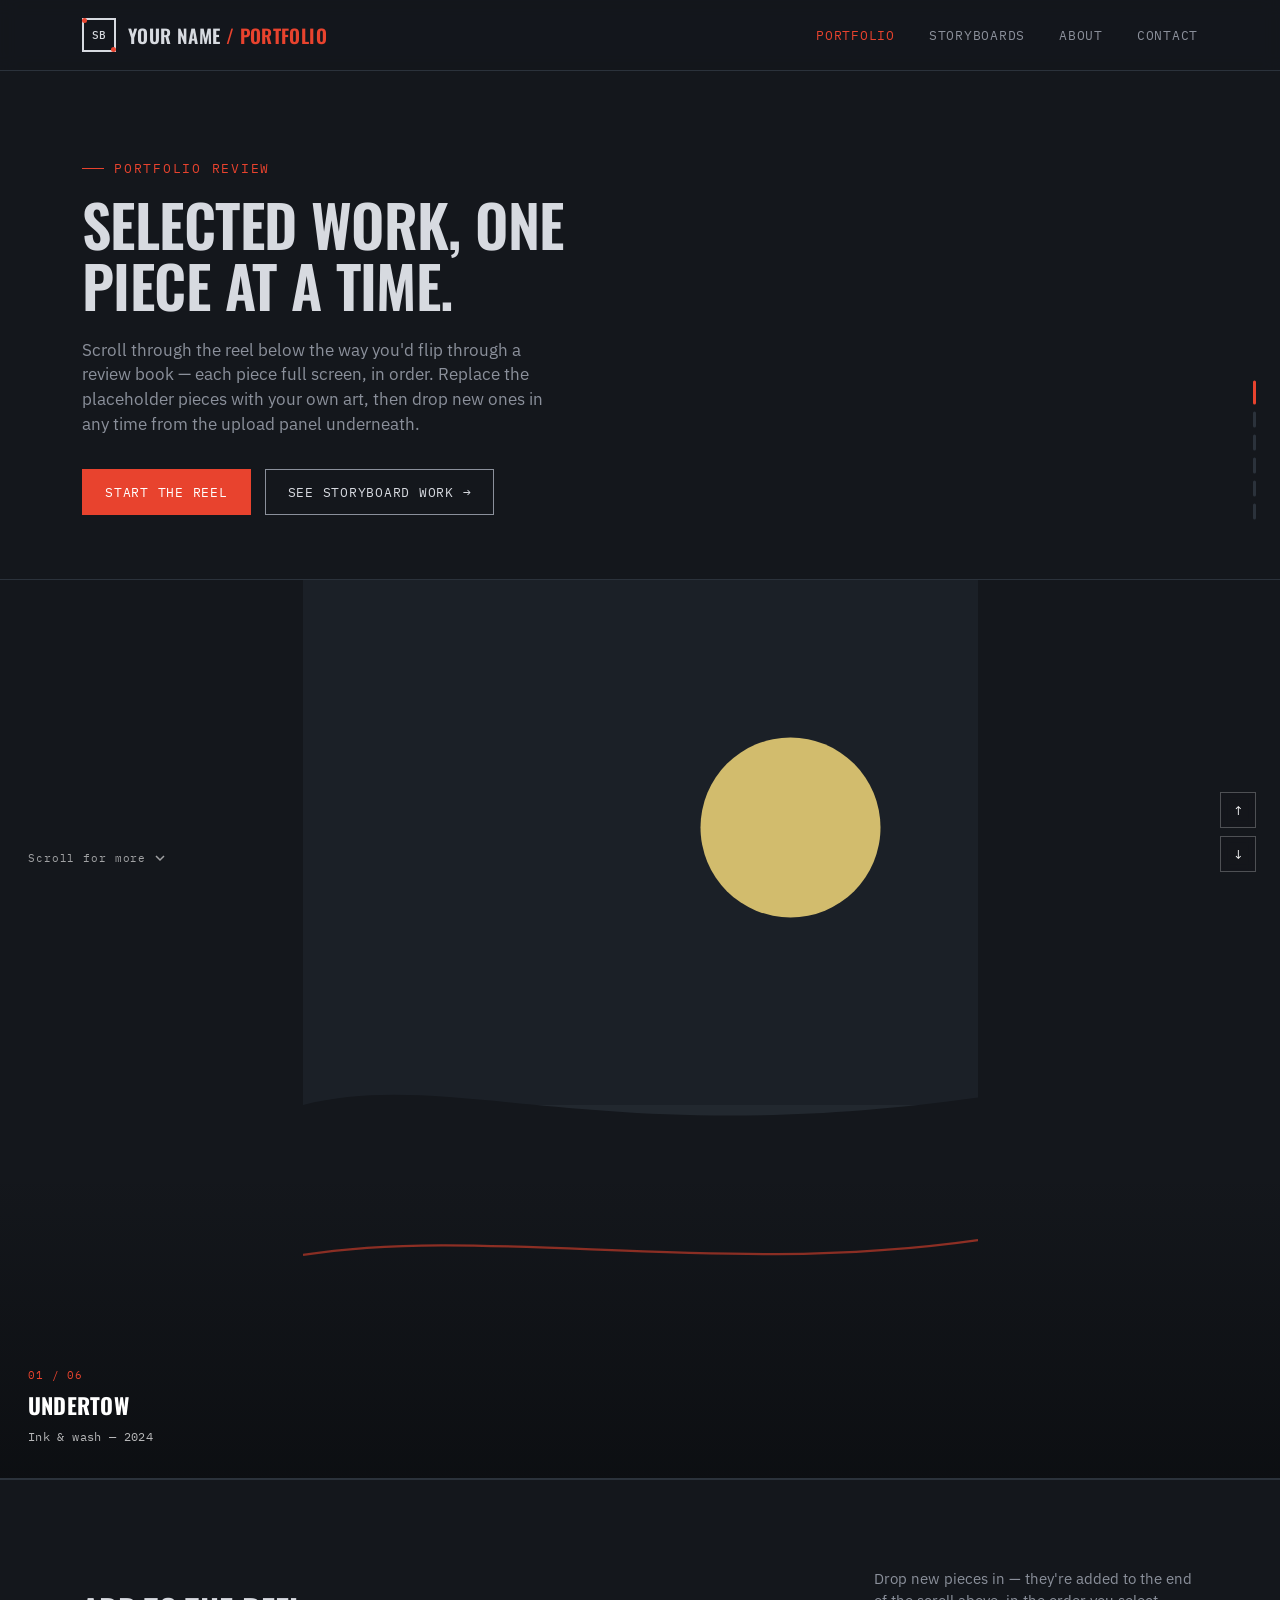
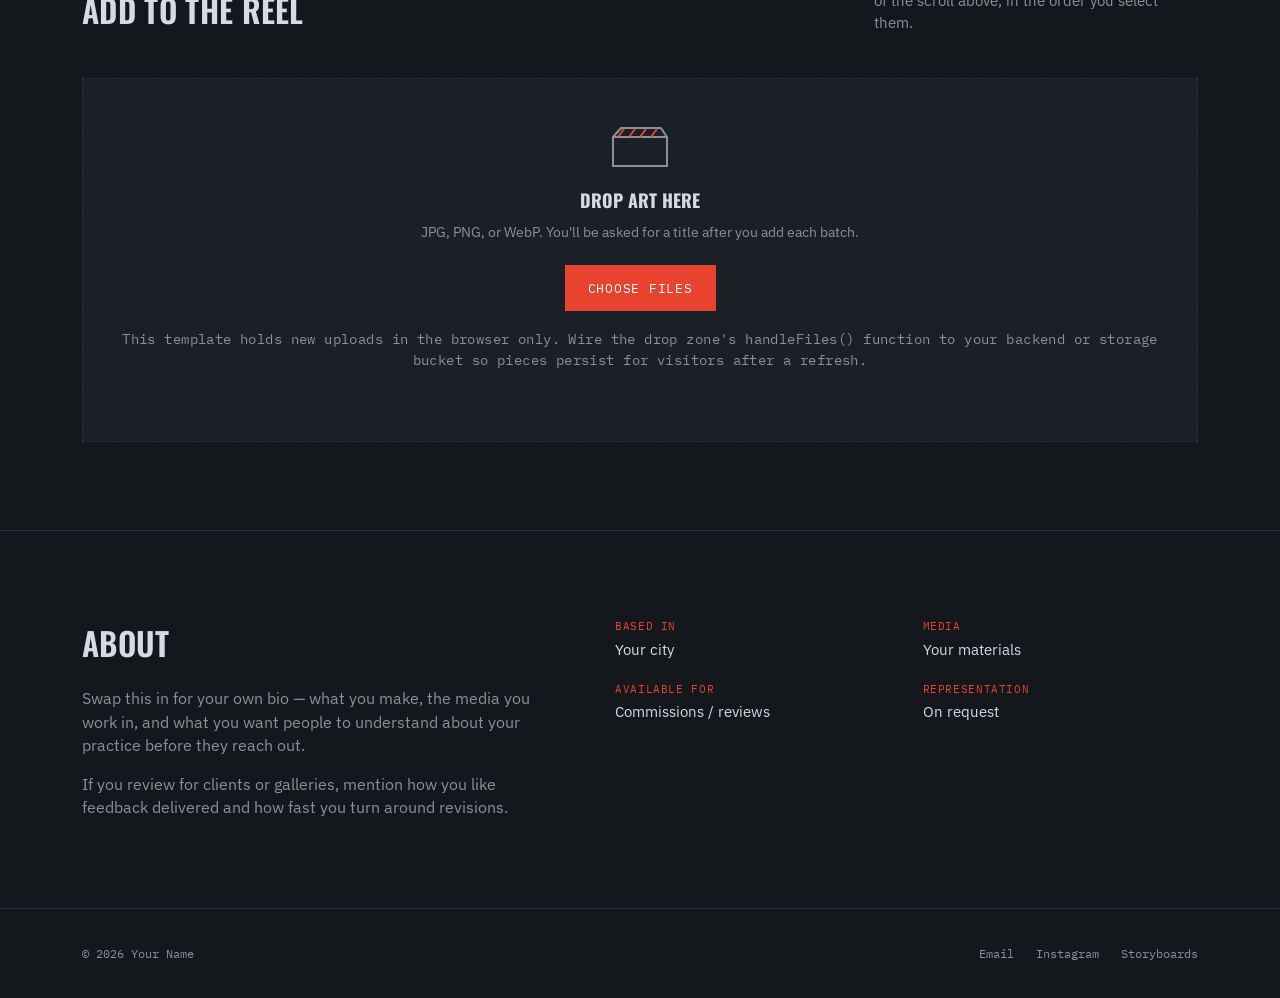
==== index.html @ 5eaa4523 "Rename Home Page to index.html" ====
<!DOCTYPE html>
<html lang="en">
<head>
<meta charset="UTF-8">
<meta name="viewport" content="width=device-width, initial-scale=1.0">
<title>Portfolio Review — Your Name</title>
<link rel="preconnect" href="https://fonts.googleapis.com">
<link href="https://fonts.googleapis.com/css2?family=Oswald:wght@400;500;600;700&family=IBM+Plex+Sans:wght@400;500;600&family=IBM+Plex+Mono:wght@400;500&display=swap" rel="stylesheet">
<link rel="stylesheet" href="style.css">
<style>
  /* ============================================================
     PAGE HERO — simple intro, no viewer. The gallery is the
     centerpiece of this page, not the hero.
     ============================================================ */
  .page-hero{ padding:88px 0 64px; text-align:left; }
  .page-hero h1{
    font-family:var(--display); font-weight:600;
    font-size:clamp(34px,5vw,58px);
    line-height:1.05; letter-spacing:-0.01em;
    text-transform:uppercase; color:var(--chalk-brt);
    max-width:18ch;
  }
  .page-hero p.lede{ margin-top:22px; color:var(--chalk); font-size:16.5px; max-width:48ch; }
  .page-hero-actions{ margin-top:32px; display:flex; gap:14px; flex-wrap:wrap; }

  /* ============================================================
     REEL GALLERY — the signature element. One art piece fills
     the viewport at a time; scroll or swipe snaps to the next,
     the same way Instagram Reels moves through a vertical feed.
     ============================================================ */
  .reel-gallery{
    position:relative;
    height:100vh;
    overflow-y:scroll;
    scroll-snap-type:y mandatory;
    background:var(--ink);
    border-top:1px solid var(--line);
    border-bottom:1px solid var(--line);
  }
  .reel-gallery::-webkit-scrollbar{ display:none; }
  .reel-item{
    height:100vh; width:100%;
    scroll-snap-align:start; scroll-snap-stop:always;
    position:relative;
    display:flex; align-items:center; justify-content:center;
    overflow:hidden;
  }
  .reel-media{
    width:100%; height:100%;
    display:flex; align-items:center; justify-content:center;
  }
  .reel-media svg{ height:100%; width:auto; max-width:100%; }
  .reel-media img{ height:100%; width:auto; max-width:100%; object-fit:contain; }
  .reel-item::after{
    /* legibility gradient behind the caption, like Reels' UI */
    content:''; position:absolute; left:0; right:0; bottom:0; height:34%;
    background:linear-gradient(to top, rgba(10,12,15,0.75), transparent);
    pointer-events:none;
  }
  .reel-caption{
    position:absolute; left:28px; right:88px; bottom:34px; z-index:2;
  }
  .reel-caption .num{
    font-family:var(--mono); font-size:11px; color:var(--grease); letter-spacing:0.08em;
  }
  .reel-caption h3{
    font-family:var(--display); text-transform:uppercase; font-size:22px; letter-spacing:0.01em;
    margin-top:6px; color:#fff;
  }
  .reel-caption p{
    font-family:var(--mono); font-size:12px; color:rgba(255,255,255,0.7); margin-top:6px; letter-spacing:0.03em;
  }

  /* right-edge progress rail, echoes the sprocket/frame-counter
     motif used for storyboards — the two pages read as one site */
  .reel-progress{
    position:absolute; top:50%; right:24px; transform:translateY(-50%);
    display:flex; flex-direction:column; gap:7px; z-index:3;
  }
  .reel-progress i{
    width:3px; height:16px; background:var(--line); display:block; border-radius:2px;
    transition:background .2s ease, height .2s ease;
  }
  .reel-progress i.on{ background:var(--grease); height:24px; }

  .reel-nav{
    position:absolute; bottom:28px; right:24px; z-index:3;
    display:flex; flex-direction:column; gap:8px;
  }
  .reel-nav button{
    width:36px; height:36px; border:1px solid rgba(255,255,255,0.25); background:rgba(20,23,28,0.55);
    color:#fff; display:flex; align-items:center; justify-content:center; backdrop-filter:blur(4px);
  }
  .reel-nav button:hover{ border-color:var(--grease); color:var(--grease); }

  .reel-cue{
    position:absolute; left:28px; bottom:34px; z-index:2;
    font-family:var(--mono); font-size:11px; letter-spacing:0.08em; color:rgba(255,255,255,0.6);
    display:flex; align-items:center; gap:8px;
    opacity:1; transition:opacity .4s ease;
  }
  .reel-cue.hide{ opacity:0; }
  .reel-cue svg{ width:12px; height:12px; animation:bob 1.6s ease-in-out infinite; }
  @keyframes bob{ 0%,100%{ transform:translateY(0);} 50%{ transform:translateY(4px);} }

  @media (max-width:920px){
    .hero-grid{ grid-template-columns:1fr; }
  }
  @media (max-width:600px){
    .reel-caption{ right:60px; }
  }
</style>
</head>
<body>

<header class="nav">
  <div class="nav-inner">
    <a class="brand" href="index.html">
      <div class="brand-mark">SB</div>
      <div class="brand-name">Your Name <span>/ Portfolio</span></div>
    </a>
    <nav class="links">
      <a href="#gallery" class="current">Portfolio</a>
      <a href="storyboards.html">Storyboards</a>
      <a href="#about">About</a>
      <a href="#contact">Contact</a>
    </nav>
    <button class="nav-toggle" aria-label="Menu">☰</button>
  </div>
</header>

<section class="page-hero">
  <div class="wrap fade-up">
    <p class="eyebrow">Portfolio review</p>
    <h1>Selected work, one piece at a time.</h1>
    <p class="lede">Scroll through the reel below the way you'd flip through a review book — each piece full screen, in order. Replace the placeholder pieces with your own art, then drop new ones in any time from the upload panel underneath.</p>
    <div class="page-hero-actions">
      <a href="#gallery" class="btn primary">Start the reel</a>
      <a href="storyboards.html" class="btn">See storyboard work →</a>
    </div>
  </div>
</section>

<section id="gallery">
  <div class="reel-gallery" id="reel-gallery"></div>
  <div class="reel-progress" id="reel-progress"></div>
  <div class="reel-nav">
    <button id="reel-up" aria-label="Previous piece">↑</button>
    <button id="reel-down" aria-label="Next piece">↓</button>
  </div>
  <div class="reel-cue" id="reel-cue">
    Scroll for more
    <svg viewBox="0 0 12 12" fill="none"><path d="M2 4L6 8L10 4" stroke="currentColor" stroke-width="1.5"/></svg>
  </div>
</section>

<section class="section" id="upload">
  <div class="wrap">
    <div class="section-head">
      <h2>Add to the reel</h2>
      <p>Drop new pieces in — they're added to the end of the scroll above, in the order you select them.</p>
    </div>
    <div class="upload-zone" id="drop-zone">
      <div class="clapper">
        <svg viewBox="0 0 56 40" fill="none">
          <rect x="1" y="10" width="54" height="29" stroke="#8B909B" stroke-width="2"/>
          <path d="M1 10L9 1H49L55 10" stroke="#8B909B" stroke-width="2" stroke-linejoin="round"/>
          <path d="M6 10L12 2M17 10L23 2M28 10L34 2M39 10L45 2" stroke="#E8432E" stroke-width="2"/>
        </svg>
      </div>
      <h3>Drop art here</h3>
      <p>JPG, PNG, or WebP. You'll be asked for a title after you add each batch.</p>
      <label class="btn primary" for="file-input" style="cursor:pointer;">Choose files</label>
      <input type="file" id="file-input" accept="image/*" multiple>
      <p class="upload-hint">This template holds new uploads in the browser only. Wire the drop zone's handleFiles() function to your backend or storage bucket so pieces persist for visitors after a refresh.</p>
    </div>
  </div>
</section>

<section class="section" id="about">
  <div class="wrap about-grid">
    <div>
      <div class="section-head" style="margin-bottom:20px;">
        <h2>About</h2>
      </div>
      <p>Swap this in for your own bio — what you make, the media you work in, and what you want people to understand about your practice before they reach out.</p>
      <p>If you review for clients or galleries, mention how you like feedback delivered and how fast you turn around revisions.</p>
    </div>
    <dl class="specs">
      <div class="spec"><dt>Based in</dt><dd>Your city</dd></div>
      <div class="spec"><dt>Media</dt><dd>Your materials</dd></div>
      <div class="spec"><dt>Available for</dt><dd>Commissions / reviews</dd></div>
      <div class="spec"><dt>Representation</dt><dd>On request</dd></div>
    </dl>
  </div>
</section>

<footer id="contact">
  <div class="wrap footer-inner">
    <p>© <span id="year"></span> Your Name</p>
    <div class="footer-links">
      <a href="mailto:you@example.com">Email</a>
      <a href="#">Instagram</a>
      <a href="storyboards.html">Storyboards</a>
    </div>
  </div>
</footer>

<script>
/* ============================================================
   PLACEHOLDER PIECES — abstract studies built from the site's
   own palette, standing in for real artwork. Swap these out by
   replacing PIECES with your own images (see handleFiles below
   for the shape each entry needs).
   ============================================================ */
function piece(title, medium, year, svg){
  return { title, medium, year, type:'svg', markup: svg };
}

const PIECES = [
  piece('Undertow', 'Ink & wash', '2024', `
    <svg viewBox="0 0 900 1200" xmlns="http://www.w3.org/2000/svg">
      <rect width="900" height="1200" fill="#1B2027"/>
      <rect y="700" width="900" height="500" fill="#22282F"/>
      <path d="M0 700 C 200 650, 400 760, 900 690 L900 1200 L0 1200 Z" fill="#14171C"/>
      <circle cx="650" cy="330" r="120" fill="#F3D77A" opacity="0.85"/>
      <path d="M0 900 C 250 860, 550 930, 900 880" stroke="#E8432E" stroke-width="3" fill="none" opacity="0.7"/>
    </svg>`),
  piece('Night Shift, Study', 'Graphite', '2024', `
    <svg viewBox="0 0 900 1200" xmlns="http://www.w3.org/2000/svg">
      <rect width="900" height="1200" fill="#14171C"/>
      <rect x="120" y="180" width="660" height="840" fill="none" stroke="#8B909B" stroke-width="1" opacity="0.4"/>
      <circle cx="450" cy="470" r="90" fill="none" stroke="#ECE7D8" stroke-width="2.5"/>
      <path d="M370 620 Q450 500 530 620" fill="none" stroke="#ECE7D8" stroke-width="2.5"/>
      <path d="M120 900 H780" stroke="#E8432E" stroke-width="2" stroke-dasharray="8 6"/>
      <text x="150" y="1050" font-family="IBM Plex Mono, monospace" font-size="14" fill="#8B909B">STUDY — HAND, RESTING</text>
    </svg>`),
  piece('Coastal Line', 'Gouache', '2023', `
    <svg viewBox="0 0 900 1200" xmlns="http://www.w3.org/2000/svg">
      <rect width="900" height="1200" fill="#ECE7D8"/>
      <rect y="640" width="900" height="560" fill="#22282F"/>
      <rect y="600" width="900" height="40" fill="#14171C"/>
      <circle cx="220" cy="260" r="70" fill="#E8432E" opacity="0.9"/>
      <path d="M0 640 C 300 600, 600 660, 900 610" fill="none" stroke="#14171C" stroke-width="3"/>
    </svg>`),
  piece('Figure, Turning', 'Charcoal', '2025', `
    <svg viewBox="0 0 900 1200" xmlns="http://www.w3.org/2000/svg">
      <rect width="900" height="1200" fill="#1B2027"/>
      <ellipse cx="450" cy="380" rx="70" ry="85" fill="none" stroke="#D7DAE0" stroke-width="2.5"/>
      <path d="M380 460 Q450 620 400 800 M520 460 Q450 620 500 800" fill="none" stroke="#D7DAE0" stroke-width="2.5"/>
      <path d="M300 900 H600" stroke="#E8432E" stroke-width="2" opacity="0.7"/>
      <text x="150" y="1080" font-family="IBM Plex Mono, monospace" font-size="14" fill="#8B909B">FIGURE — 8 MIN POSE</text>
    </svg>`),
  piece('Interior, Blue Hour', 'Digital', '2025', `
    <svg viewBox="0 0 900 1200" xmlns="http://www.w3.org/2000/svg">
      <rect width="900" height="1200" fill="#14171C"/>
      <rect x="0" y="0" width="900" height="1200" fill="url(#g)"/>
      <defs><linearGradient id="g" x1="0" y1="0" x2="0" y2="1"><stop offset="0" stop-color="#22282F"/><stop offset="1" stop-color="#14171C"/></linearGradient></defs>
      <rect x="180" y="200" width="220" height="320" fill="#F3D77A" opacity="0.15"/>
      <rect x="180" y="200" width="220" height="320" fill="none" stroke="#F3D77A" stroke-width="2" opacity="0.6"/>
      <path d="M120 900 H780" stroke="#8B909B" stroke-width="1" opacity="0.4"/>
    </svg>`),
  piece('Marks for Tidewater', 'Mixed media', '2024', `
    <svg viewBox="0 0 900 1200" xmlns="http://www.w3.org/2000/svg">
      <rect width="900" height="1200" fill="#ECE7D8"/>
      <path d="M100 300 H800" stroke="#14171C" stroke-width="1" opacity="0.3"/>
      <path d="M100 340 H800" stroke="#14171C" stroke-width="1" opacity="0.3"/>
      <circle cx="330" cy="560" r="55" fill="none" stroke="#14171C" stroke-width="2.5"/>
      <path d="M280 640 Q330 570 380 640" fill="none" stroke="#14171C" stroke-width="2.5"/>
      <path d="M550 500 H820" stroke="#E8432E" stroke-width="2" marker-end="url(#arw)"/>
      <defs><marker id="arw" markerWidth="8" markerHeight="8" refX="4" refY="4" orient="auto"><path d="M0,0 L8,4 L0,8 z" fill="#E8432E"/></marker></defs>
      <text x="120" y="900" font-family="IBM Plex Mono, monospace" font-size="14" fill="#14171C" opacity="0.6">SKETCHBOOK — REF FOR SC.03</text>
    </svg>`)
];

/* ============================================================
   RENDER — the reel
   ============================================================ */
const galleryEl = document.getElementById('reel-gallery');
const progressEl = document.getElementById('reel-progress');
const cueEl = document.getElementById('reel-cue');
let observer;

function pieceMedia(p){
  return p.type === 'svg' ? p.markup : `<img src="${p.src}" alt="">`;
}

function buildItem(p, i){
  const item = document.createElement('article');
  item.className = 'reel-item';
  item.dataset.index = i;
  item.innerHTML = `
    <div class="reel-media">${pieceMedia(p)}</div>
    <div class="reel-caption">
      <div class="num">${String(i+1).padStart(2,'0')} / ${String(PIECES.length).padStart(2,'0')}</div>
      <h3>${p.title}</h3>
      <p>${p.medium} — ${p.year}</p>
    </div>`;
  return item;
}

function renderGallery(){
  galleryEl.innerHTML = '';
  progressEl.innerHTML = '';
  PIECES.forEach((p, i) => {
    galleryEl.appendChild(buildItem(p, i));
    const dot = document.createElement('i');
    if(i === 0) dot.classList.add('on');
    progressEl.appendChild(dot);
  });
  setupObserver();
}

function setupObserver(){
  if(observer) observer.disconnect();
  observer = new IntersectionObserver((entries) => {
    entries.forEach(entry => {
      if(entry.isIntersecting && entry.intersectionRatio > 0.6){
        const idx = Number(entry.target.dataset.index);
        [...progressEl.children].forEach((dot, i) => dot.classList.toggle('on', i === idx));
      }
    });
  }, { root: galleryEl, threshold: [0.6] });
  [...galleryEl.children].forEach(el => observer.observe(el));
}

function scrollStep(delta){
  const items = [...galleryEl.children];
  const current = items.findIndex(el => {
    const r = el.getBoundingClientRect();
    const gr = galleryEl.getBoundingClientRect();
    return Math.abs(r.top - gr.top) < gr.height * 0.5;
  });
  const next = Math.min(Math.max((current === -1 ? 0 : current) + delta, 0), items.length - 1);
  items[next].scrollIntoView({ behavior:'smooth', block:'start' });
}

document.getElementById('reel-up').addEventListener('click', () => scrollStep(-1));
document.getElementById('reel-down').addEventListener('click', () => scrollStep(1));

galleryEl.addEventListener('scroll', () => cueEl.classList.add('hide'), { once:true });

document.addEventListener('keydown', e => {
  const rect = galleryEl.getBoundingClientRect();
  const inView = rect.top < window.innerHeight * 0.6 && rect.bottom > window.innerHeight * 0.4;
  if(!inView) return;
  if(e.key === 'ArrowDown' || e.key === 'PageDown'){ e.preventDefault(); scrollStep(1); }
  if(e.key === 'ArrowUp' || e.key === 'PageUp'){ e.preventDefault(); scrollStep(-1); }
});

/* ============================================================
   UPLOAD — adds new pieces to the end of the reel.
   Held in memory only; see the hint text in the upload panel.
   ============================================================ */
const dropZone = document.getElementById('drop-zone');
const fileInput = document.getElementById('file-input');

['dragenter','dragover'].forEach(evt =>
  dropZone.addEventListener(evt, e => { e.preventDefault(); dropZone.classList.add('drag'); })
);
['dragleave','drop'].forEach(evt =>
  dropZone.addEventListener(evt, e => { e.preventDefault(); dropZone.classList.remove('drag'); })
);
dropZone.addEventListener('drop', e => handleFiles(e.dataTransfer.files));
fileInput.addEventListener('change', e => handleFiles(e.target.files));

function handleFiles(fileList){
  const files = [...fileList].filter(f => f.type.startsWith('image/'));
  if(!files.length) return;

  const readers = files.map(file => new Promise(resolve => {
    const reader = new FileReader();
    reader.onload = () => resolve({ src: reader.result });
    reader.readAsDataURL(file);
  }));

  Promise.all(readers).then(results => {
    results.forEach((r, n) => {
      const title = prompt('Title this piece:', 'Untitled') || 'Untitled';
      // TODO: replace this in-memory push with a POST to your backend/storage
      // so the piece is still there for visitors after they refresh the page.
      PIECES.push({ title, medium:'—', year:new Date().getFullYear(), type:'image', src:r.src });
    });
    renderGallery();
    document.querySelectorAll('.reel-item')[PIECES.length - results.length].scrollIntoView({ behavior:'smooth' });
  });
}

/* ============================================================
   INIT
   ============================================================ */
document.getElementById('year').textContent = new Date().getFullYear();
renderGallery();
</script>
</body>
</html>
---- style.css ----
/* ============================================================
   TOKENS — a dark editing-suite / lightbox palette. Storyboard
   artists mark cuts with a red grease pencil on the actual
   film; that's the one accent color here, used sparingly.
   Shared by index.html (Portfolio Review) and storyboards.html.
   ============================================================ */
:root{
  --ink:        #14171C;   /* room the lightbox sits in */
  --stage:      #1B2027;   /* panel / card surface */
  --stage-2:    #22282F;   /* raised surface (hover, viewer chrome) */
  --paper:      #ECE7D8;   /* the "paper" a piece is presented on */
  --grease:     #E8432E;   /* grease-pencil red — the one accent */
  --grease-dim: #7A2A20;
  --chalk:      #8B909B;   /* secondary ink on dark */
  --chalk-brt:  #D7DAE0;   /* primary ink on dark */
  --lamp:       #F3D77A;   /* warm lightbox glow, used very sparingly */
  --line:       #2B323B;

  --display: 'Oswald', sans-serif;
  --body: 'IBM Plex Sans', sans-serif;
  --mono: 'IBM Plex Mono', monospace;
}

*{ margin:0; padding:0; box-sizing:border-box; }
html{ scroll-behavior:smooth; }
body{
  background:var(--ink);
  color:var(--chalk-brt);
  font-family:var(--body);
  line-height:1.5;
  -webkit-font-smoothing:antialiased;
}
img{ max-width:100%; display:block; }
a{ color:inherit; }
button{ font-family:inherit; cursor:pointer; }

:focus-visible{
  outline:2px solid var(--lamp);
  outline-offset:3px;
}

.wrap{ max-width:1180px; margin:0 auto; padding:0 32px; }

/* ============================================================
   NAV — identical markup on every page; .current marks the tab
   ============================================================ */
header.nav{
  position:sticky; top:0; z-index:40;
  background:rgba(20,23,28,0.86);
  backdrop-filter:blur(8px);
  border-bottom:1px solid var(--line);
}
.nav-inner{
  display:flex; align-items:center; justify-content:space-between;
  padding:18px 32px;
  max-width:1180px; margin:0 auto;
}
.brand{ display:flex; align-items:center; gap:12px; text-decoration:none; }
.brand-mark{
  width:34px; height:34px; border:2px solid var(--chalk-brt);
  display:flex; align-items:center; justify-content:center;
  font-family:var(--mono); font-size:11px; font-weight:500; color:var(--chalk-brt);
  position:relative;
}
.brand-mark::before, .brand-mark::after{
  content:''; position:absolute; width:5px; height:5px; background:var(--grease); border-radius:50%;
  top:-2px; left:-2px;
}
.brand-mark::after{ top:auto; bottom:-2px; left:auto; right:-2px; }
.brand-name{
  font-family:var(--display); font-size:19px; font-weight:600;
  letter-spacing:0.02em; text-transform:uppercase; color:var(--chalk-brt);
}
.brand-name span{ color:var(--grease); }
nav.links{ display:flex; gap:34px; }
nav.links a{
  font-family:var(--mono); font-size:12.5px; letter-spacing:0.06em;
  text-transform:uppercase; text-decoration:none; color:var(--chalk);
  transition:color .15s ease;
}
nav.links a:hover, nav.links a.current{ color:var(--chalk-brt); }
nav.links a.current{ color:var(--grease); }
.nav-toggle{ display:none; background:none; border:none; color:var(--chalk-brt); }

/* ============================================================
   BUTTONS
   ============================================================ */
.btn{
  font-family:var(--mono); font-size:12.5px; letter-spacing:0.06em; text-transform:uppercase;
  padding:13px 22px; border:1px solid var(--chalk); background:transparent; color:var(--chalk-brt);
  text-decoration:none; display:inline-flex; align-items:center; gap:8px;
  transition:border-color .15s ease, background .15s ease;
}
.btn:hover{ border-color:var(--chalk-brt); }
.btn.primary{ background:var(--grease); border-color:var(--grease); color:#fff; }
.btn.primary:hover{ background:#cf3620; border-color:#cf3620; }

/* ============================================================
   SECTION HEADS
   ============================================================ */
.section{ padding:88px 0; border-top:1px solid var(--line); }
.section-head{
  display:flex; justify-content:space-between; align-items:flex-end; margin-bottom:44px; gap:24px;
}
.section-head h2{
  font-family:var(--display); text-transform:uppercase; font-weight:600;
  font-size:clamp(24px,3vw,32px); letter-spacing:0.01em;
}
.section-head p{ color:var(--chalk); font-size:14.5px; max-width:36ch; }
.eyebrow{
  font-family:var(--mono); font-size:12.5px; letter-spacing:0.14em;
  color:var(--grease); text-transform:uppercase; margin-bottom:16px;
  display:flex; align-items:center; gap:10px;
}
.eyebrow::before{ content:''; width:22px; height:1px; background:var(--grease); }

/* ============================================================
   UPLOAD — "load a new piece" / "load a new take"
   ============================================================ */
.upload-zone{
  border:1px dashed var(--line); background:var(--stage);
  padding:48px 32px; text-align:center; position:relative;
  transition:border-color .15s ease, background .15s ease;
}
.upload-zone.drag{ border-color:var(--grease); background:var(--stage-2); }
.clapper{ width:56px; height:40px; margin:0 auto 20px; position:relative; }
.clapper svg{ width:100%; height:100%; }
.upload-zone h3{
  font-family:var(--display); text-transform:uppercase; font-size:18px; margin-bottom:8px;
}
.upload-zone p{ color:var(--chalk); font-size:14px; margin-bottom:22px; }
.upload-zone input[type=file]{ display:none; }
.upload-hint{
  margin-top:18px; font-family:var(--mono); font-size:11px; color:var(--chalk); letter-spacing:0.03em;
}

/* ============================================================
   ABOUT
   ============================================================ */
.about-grid{ display:grid; grid-template-columns:0.9fr 1.1fr; gap:56px; }
.about-grid p{ color:var(--chalk); font-size:15.5px; margin-bottom:16px; max-width:52ch; }
.about-grid p:last-child{ margin-bottom:0; }
.specs{ display:grid; grid-template-columns:1fr 1fr; gap:20px 32px; align-content:start; }
.spec dt{ font-family:var(--mono); font-size:10.5px; color:var(--grease); text-transform:uppercase; letter-spacing:0.06em; margin-bottom:4px; }
.spec dd{ font-size:15px; color:var(--chalk-brt); }

/* ============================================================
   FOOTER
   ============================================================ */
footer{ border-top:1px solid var(--line); padding:36px 0; }
.footer-inner{ display:flex; justify-content:space-between; align-items:center; }
.footer-inner p{ font-family:var(--mono); font-size:11.5px; color:var(--chalk); }
.footer-links{ display:flex; gap:22px; }
.footer-links a{ font-family:var(--mono); font-size:11.5px; color:var(--chalk); text-decoration:none; }
.footer-links a:hover{ color:var(--chalk-brt); }

/* ============================================================
   RESPONSIVE (shared rules — page-specific ones live inline)
   ============================================================ */
@media (max-width:920px){
  nav.links{ display:none; }
  .nav-toggle{ display:block; }
  .about-grid{ grid-template-columns:1fr; }
}
@media (max-width:600px){
  .wrap, .nav-inner{ padding-left:20px; padding-right:20px; }
  .section{ padding:64px 0; }
}

@media (prefers-reduced-motion: reduce){
  *{ animation-duration:0.001ms !important; transition-duration:0.001ms !important; scroll-behavior:auto !important; }
}

.fade-up{ animation:fadeUp .6s ease both; }
.fade-up.d1{ animation-delay:.08s; }
.fade-up.d2{ animation-delay:.16s; }
@keyframes fadeUp{ from{ opacity:0; transform:translateY(10px); } to{ opacity:1; transform:translateY(0); } }
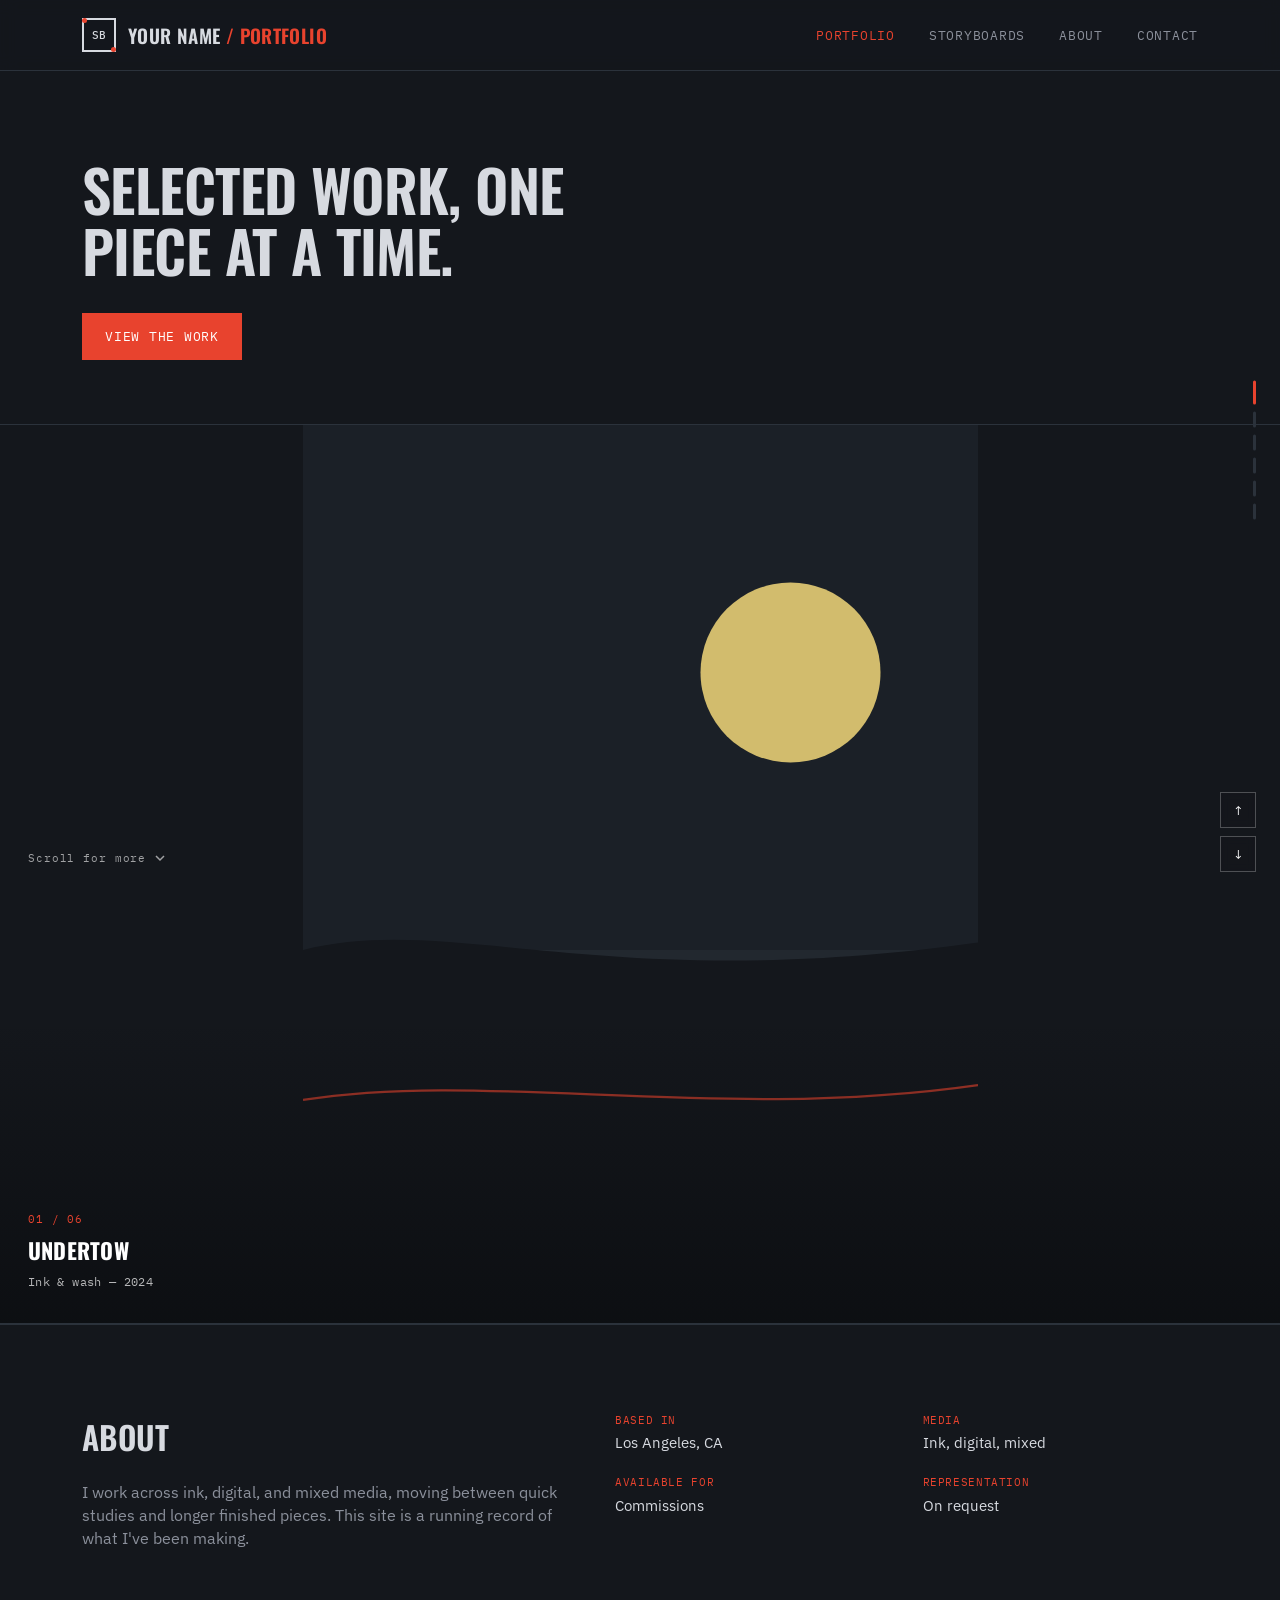
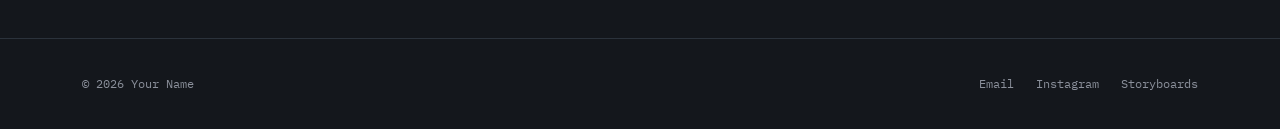
==== commit 2a41fcaa: "index.html" ====
--- a/index.html
+++ b/index.html
@@ -131,12 +131,9 @@
 
 <section class="page-hero">
   <div class="wrap fade-up">
-    <p class="eyebrow">Portfolio review</p>
     <h1>Selected work, one piece at a time.</h1>
-    <p class="lede">Scroll through the reel below the way you'd flip through a review book — each piece full screen, in order. Replace the placeholder pieces with your own art, then drop new ones in any time from the upload panel underneath.</p>
     <div class="page-hero-actions">
-      <a href="#gallery" class="btn primary">Start the reel</a>
-      <a href="storyboards.html" class="btn">See storyboard work →</a>
+      <a href="#gallery" class="btn primary">View the work</a>
     </div>
   </div>
 </section>
@@ -154,42 +151,18 @@
   </div>
 </section>
 
-<section class="section" id="upload">
-  <div class="wrap">
-    <div class="section-head">
-      <h2>Add to the reel</h2>
-      <p>Drop new pieces in — they're added to the end of the scroll above, in the order you select them.</p>
-    </div>
-    <div class="upload-zone" id="drop-zone">
-      <div class="clapper">
-        <svg viewBox="0 0 56 40" fill="none">
-          <rect x="1" y="10" width="54" height="29" stroke="#8B909B" stroke-width="2"/>
-          <path d="M1 10L9 1H49L55 10" stroke="#8B909B" stroke-width="2" stroke-linejoin="round"/>
-          <path d="M6 10L12 2M17 10L23 2M28 10L34 2M39 10L45 2" stroke="#E8432E" stroke-width="2"/>
-        </svg>
-      </div>
-      <h3>Drop art here</h3>
-      <p>JPG, PNG, or WebP. You'll be asked for a title after you add each batch.</p>
-      <label class="btn primary" for="file-input" style="cursor:pointer;">Choose files</label>
-      <input type="file" id="file-input" accept="image/*" multiple>
-      <p class="upload-hint">This template holds new uploads in the browser only. Wire the drop zone's handleFiles() function to your backend or storage bucket so pieces persist for visitors after a refresh.</p>
-    </div>
-  </div>
-</section>
-
 <section class="section" id="about">
   <div class="wrap about-grid">
     <div>
       <div class="section-head" style="margin-bottom:20px;">
         <h2>About</h2>
       </div>
-      <p>Swap this in for your own bio — what you make, the media you work in, and what you want people to understand about your practice before they reach out.</p>
-      <p>If you review for clients or galleries, mention how you like feedback delivered and how fast you turn around revisions.</p>
+      <p>I work across ink, digital, and mixed media, moving between quick studies and longer finished pieces. This site is a running record of what I've been making.</p>
     </div>
     <dl class="specs">
-      <div class="spec"><dt>Based in</dt><dd>Your city</dd></div>
-      <div class="spec"><dt>Media</dt><dd>Your materials</dd></div>
-      <div class="spec"><dt>Available for</dt><dd>Commissions / reviews</dd></div>
+      <div class="spec"><dt>Based in</dt><dd>Los Angeles, CA</dd></div>
+      <div class="spec"><dt>Media</dt><dd>Ink, digital, mixed</dd></div>
+      <div class="spec"><dt>Available for</dt><dd>Commissions</dd></div>
       <div class="spec"><dt>Representation</dt><dd>On request</dd></div>
     </dl>
   </div>
@@ -208,10 +181,9 @@
 
 <script>
 /* ============================================================
-   PLACEHOLDER PIECES — abstract studies built from the site's
-   own palette, standing in for real artwork. Swap these out by
-   replacing PIECES with your own images (see handleFiles below
-   for the shape each entry needs).
+   PIECES — abstract studies built from the site's own palette,
+   standing in for real artwork. Replace the entries below with
+   your own images: { title, medium, year, type:'image', src }.
    ============================================================ */
 function piece(title, medium, year, svg){
   return { title, medium, year, type:'svg', markup: svg };
@@ -349,44 +321,6 @@
 });
 
 /* ============================================================
-   UPLOAD — adds new pieces to the end of the reel.
-   Held in memory only; see the hint text in the upload panel.
-   ============================================================ */
-const dropZone = document.getElementById('drop-zone');
-const fileInput = document.getElementById('file-input');
-
-['dragenter','dragover'].forEach(evt =>
-  dropZone.addEventListener(evt, e => { e.preventDefault(); dropZone.classList.add('drag'); })
-);
-['dragleave','drop'].forEach(evt =>
-  dropZone.addEventListener(evt, e => { e.preventDefault(); dropZone.classList.remove('drag'); })
-);
-dropZone.addEventListener('drop', e => handleFiles(e.dataTransfer.files));
-fileInput.addEventListener('change', e => handleFiles(e.target.files));
-
-function handleFiles(fileList){
-  const files = [...fileList].filter(f => f.type.startsWith('image/'));
-  if(!files.length) return;
-
-  const readers = files.map(file => new Promise(resolve => {
-    const reader = new FileReader();
-    reader.onload = () => resolve({ src: reader.result });
-    reader.readAsDataURL(file);
-  }));
-
-  Promise.all(readers).then(results => {
-    results.forEach((r, n) => {
-      const title = prompt('Title this piece:', 'Untitled') || 'Untitled';
-      // TODO: replace this in-memory push with a POST to your backend/storage
-      // so the piece is still there for visitors after they refresh the page.
-      PIECES.push({ title, medium:'—', year:new Date().getFullYear(), type:'image', src:r.src });
-    });
-    renderGallery();
-    document.querySelectorAll('.reel-item')[PIECES.length - results.length].scrollIntoView({ behavior:'smooth' });
-  });
-}
-
-/* ============================================================
    INIT
    ============================================================ */
 document.getElementById('year').textContent = new Date().getFullYear();
